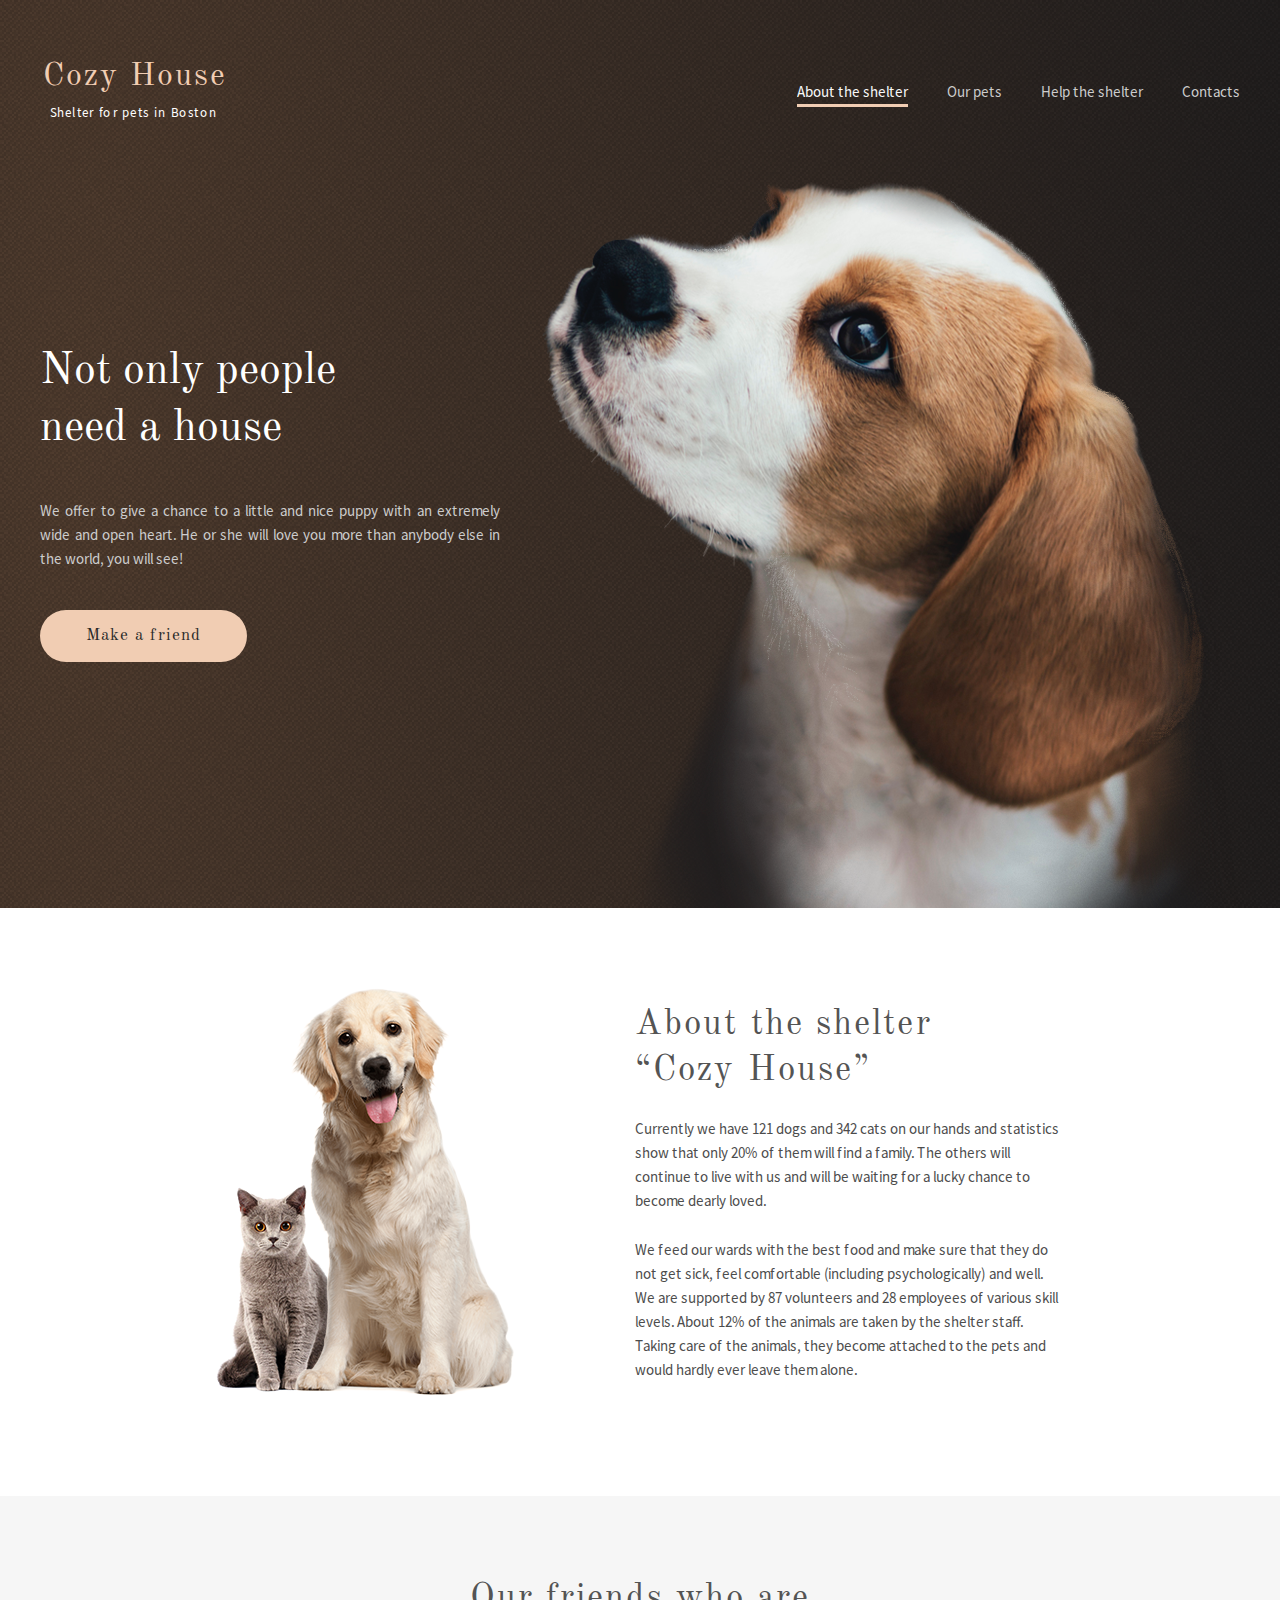
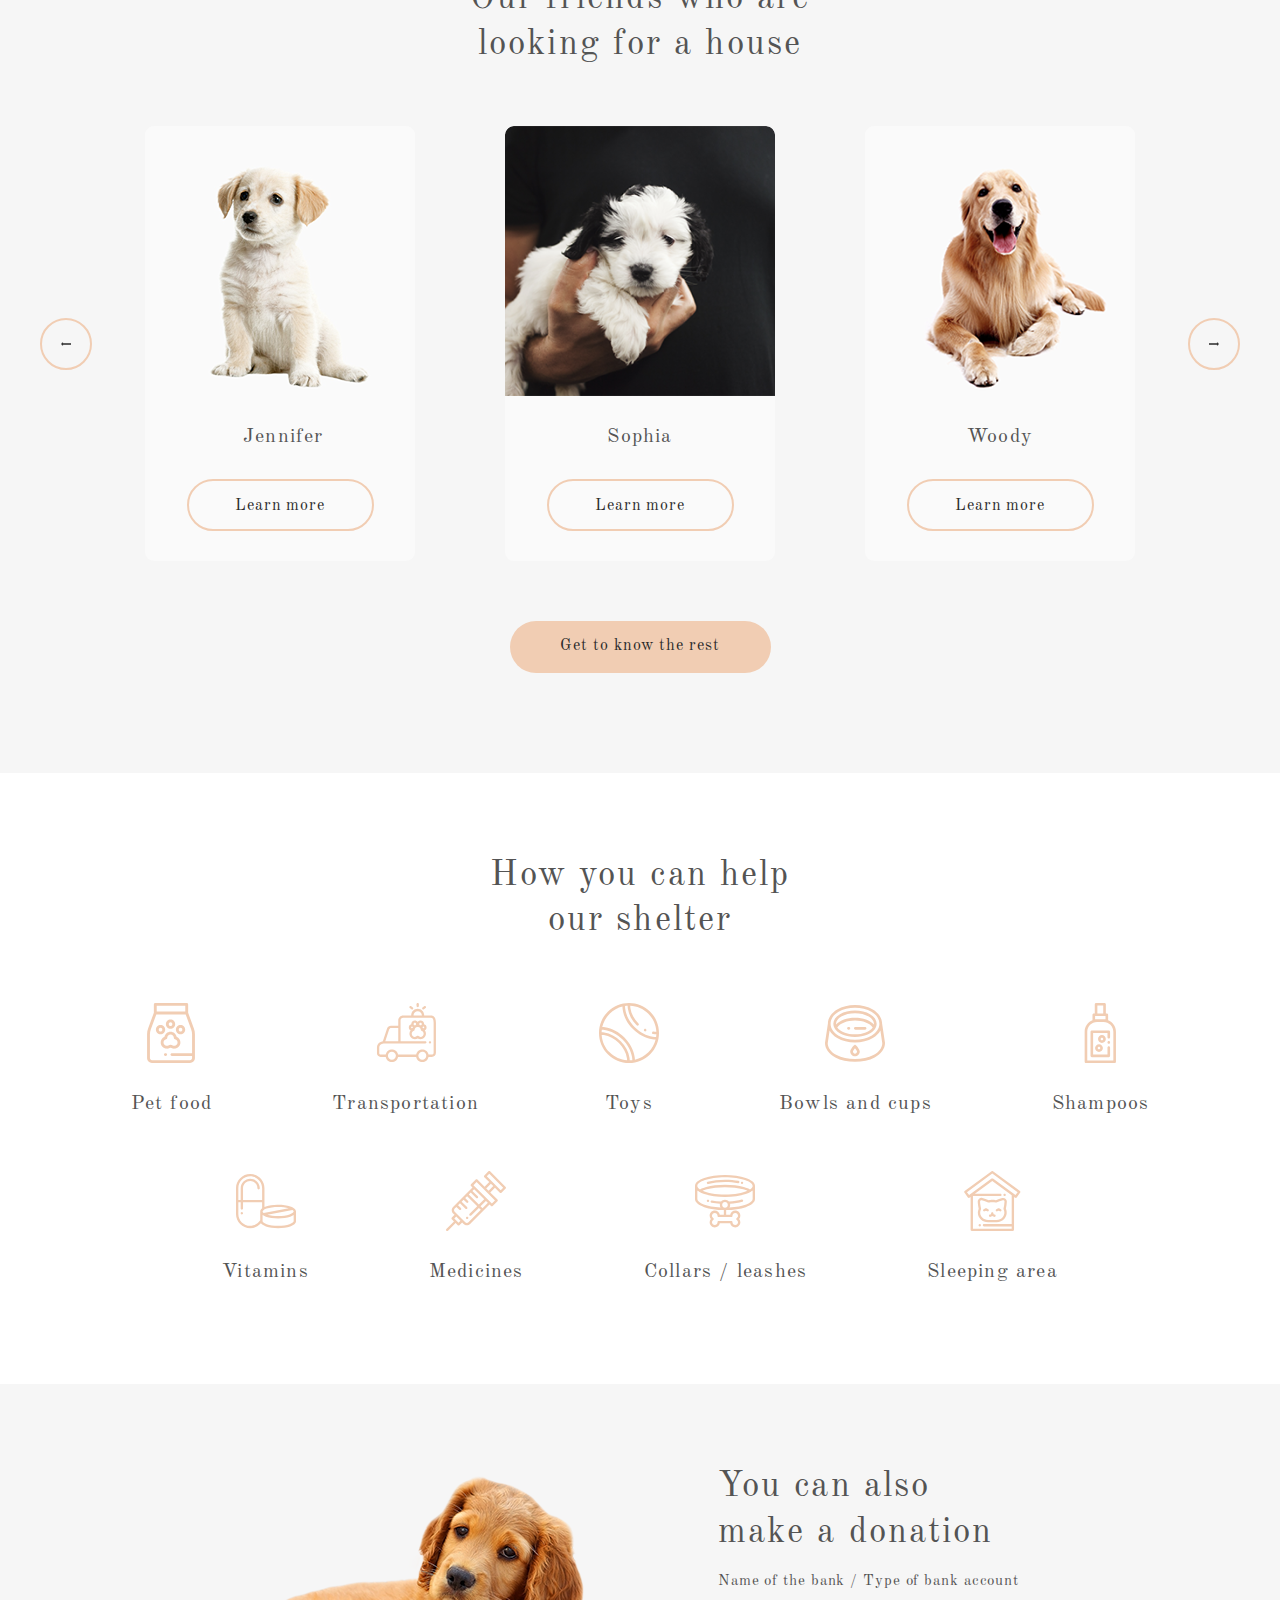
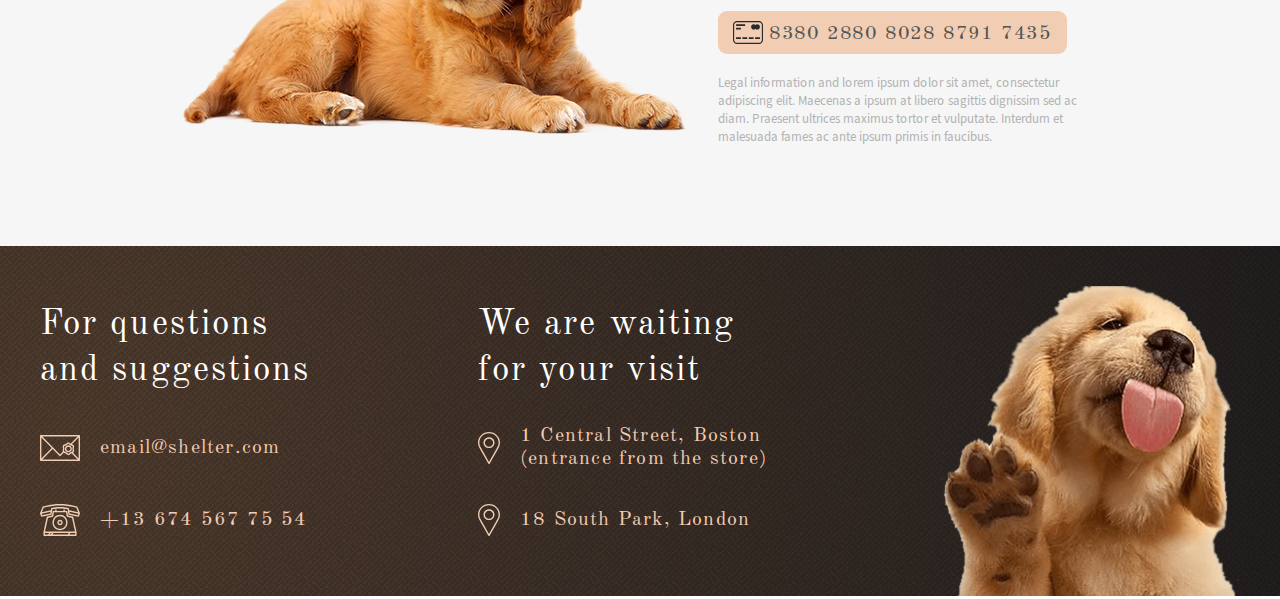
==== pages/main/index.html @ 37c92b02 "feat: add random carousel feature" ====
<!DOCTYPE html>
<html lang="en-us">
<head>
    <meta charset="UTF-8">
    <meta http-equiv="X-UA-Compatible" content="IE=edge">
    <meta name="viewport" content="width=device-width, initial-scale=1.0">
    <title>Shelter</title>
    <link rel="stylesheet" type="text/css" href="../../assets/styles/reset.css">
    <link rel="stylesheet" type="text/css" href="../../assets/styles/normalize.css">
    <link rel="stylesheet" type="text/css" href="style.css">
</head>
<body>
    <section id="start-screen" class="dark-section">
        <div class="container_centered">
            <header>
                <a id="logo" href="">
                    <h1 id="logo-title">Cozy House</h1>
                    <h2 id="logo-subtitle">Shelter for pets in Boston</h2>
                </a>
                <div class="graphic drop-button">
                    <img src="../../assets/icons/drop_button-dark.svg" class="img-drop-button" alt="menu button" width="30" height="30">
                </div>
                <a id="logo-menu" href="#start-screen">
                    <h2 id="logo-title">Cozy House</h1>
                    <h3 id="logo-subtitle">Shelter for pets in Boston</h2>
                </a>
                <nav>
                    <ul>
                        <li><a class="active-link" href="#about-screen">About the shelter</a></li>
                        <li><a href="../pets/index.html">Our pets</a></li>
                        <li><a href="#help-screen">Help the shelter</a></li>
                        <li><a href="#contacts-screen">Contacts</a></li>
                    </ul>
                </nav>
            </header>
            <div id="start-screen-content">
                <div id="not-only">
                    <h2>Not only people need a house</h2>
                    <p>We offer to give a chance to a little and nice puppy with an extremely wide and open heart.
                        He or she will love you more than anybody else in the world, you will see!</p>
                    <a id="button-make-friend" class="button button-dark" href="#pets-screen">Make a friend</a>
                </div>
                <div class="graphic">
                    <img src="../../assets/images/start-screen-puppy.png" alt="Puppy face" width="698" height="728">
                </div>
            </div>
        </div>
    </section>
    <main>
        <section id="about-screen" class="white-section">
            <div class="container_centered">
                <div id="about-content">
                    <div class="graphic">
                        <img src="../../assets/images/about-pets.png" alt="Pets" width="300" height="408">
                    </div>
                    <div id="about-content-text">
                        <h3>About the shelter “Cozy House”</h3>
                        <p>Currently we have 121 dogs and 342 cats on our hands and statistics show that only 20% of them will find a family.
                            The others will continue to live with us and will be waiting for a lucky chance to become dearly loved.</p>
                        <p>We feed our wards with the best food and make sure that they do not get sick, feel comfortable (including psychologically) and well.
                            We are supported by 87 volunteers and 28 employees of various skill levels. About 12% of the animals are taken by the shelter staff.
                            Taking care of the animals, they become attached to the pets and would hardly ever leave them alone.</p>
                    </div>
                </div>
            </div>
        </section>
        <section id="pets-screen" class="gray-section">
            <div class="container_centered">
                <h3>Our friends who are looking for a house</h3>
                <div id="slider">
                    <div id="button-left" class="button button-light button-slider-arrow">
                            <img class="arrow-image" src="../../assets/icons/arrow.png" alt="Arrow" width="14" height="6">
                    </div>
                    <div class="card left-card">
                        <div class="graphic">
                            <img alt="Pet`s image" width="270" height="270">
                        </div>
                        <p>Pet name</p>
                        <a class="button button-light button-card" href="javascript:;">Learn more</a>
                    </div>
                    <div class="card central-card">
                        <div class="graphic">
                            <img alt="Pet`s image" width="270" height="270">
                        </div>
                        <p>Pet name</p>
                        <a class="button button-light button-card" href="javascript:;">Learn more</a>
                    </div>
                    <div id="woody" class="card right-card">
                        <div class="graphic">
                            <img alt="Pet`s image" width="270" height="270">
                        </div>
                        <p>Pet name</p>
                        <a class="button button-light button-card" href="javascript:;">Learn more</a>
                    </div>
                    <div id="button-right" class="button button-light button-slider-arrow">
                        <img class="arrow-image" src="../../assets/icons/arrow.png" alt="Arrow" width="14" height="6">
                    </div>
                </div>
                <a id="button-get-know" class="button button-dark" href="../pets/index.html" target="_blank">Get to know the rest</a>
            </div>
        </section>
        <section id="help-screen" class="white-section">
            <div class="container_centered">
                <h3>How you can help our shelter</h3>
                <ul class="flex-grid-container">
                    <li class="help-card help-card-first"><div class="graphic help-icon">
                            <img src="../../assets/icons/icon-pet-food.svg" alt="Food icon" width="60" height="60">
                        </div>
                        <h4>Pet food</h4></li>
                    <li class="help-card"><div class="graphic help-icon">
                            <img src="../../assets/icons/icon-transportation.svg" alt="Transportation icon" width="60" height="60">
                        </div>
                        <h4>Transportation</h4></li>
                    <li class="help-card"><div class="graphic help-icon">
                            <img src="../../assets/icons/icon-toys.svg" alt="Toys icon" width="60" height="60">
                        </div>
                        <h4>Toys</h4></li>
                    <li class="help-card"><div class="graphic help-icon">
                            <img src="../../assets/icons/icon-bowls-and-cups.svg" alt="Bowls icon" width="60" height="60">
                        </div>
                        <h4>Bowls and cups</h4></li>
                    <li class="help-card help-card-last"><div class="graphic help-icon">
                            <img src="../../assets/icons/icon-shampoos.svg" alt="Shampoos icon" width="60" height="60">
                        </div>
                        <h4>Shampoos</h4></li>
                    <li class="help-card  help-card-first"><div class="graphic help-icon">
                            <img src="../../assets/icons/icon-vitamins.svg" alt="Vitamins icon" width="60" height="60">
                        </div>
                        <h4>Vitamins</h4></li>
                    <li class="help-card"><div class="graphic help-icon">
                            <img src="../../assets/icons/icon-medicines.svg" alt="Medicines icon" width="60" height="60">
                        </div>
                        <h4>Medicines</h4></li>
                    <li class="help-card"><div class="graphic help-icon">
                            <img src="../../assets/icons/icon-collars-leashes.svg" alt="Collars and leashes" width="60" height="60">
                        </div>
                        <h4>Collars / leashes</h4></li>
                    <li class="help-card help-card-last"><div class="graphic help-icon">
                            <img src="../../assets/icons/icon-sleeping-area.svg" alt="Sleeping area icon" width="60" height="60">
                        </div>
                        <h4>Sleeping area</h4></li>
                </ul>
            </div>
        </section>
        <section id="donate-screen" class="gray-section">
            <div class="container_centered">
                <div id="img-lying-dog" class="graphic">
                    <img src="../../assets/images/donation-dog.png" alt="Lying Dog" width="505" height="261">
                </div>
                <div id="donate-screen-content">
                    <h3>You can also make a donation</h3>
                    <h5>Name of the bank / Type of bank account</h5>
                    <a id="button-donate" class="button button-dark" href="javascript:;">
                        <div id="icon-credit-card" class="graphic">
                            <img src="../../assets/icons/credit-card.svg" alt="Credit card icon" width="30" height="23">
                        </div>
                        <h4>8380 2880 8028 8791 7435</h4></a>
                    <p>Legal information and lorem ipsum dolor sit amet, consectetur adipiscing elit.
                        Maecenas a ipsum at libero sagittis dignissim sed ac diam.
                        Praesent ultrices maximus tortor et vulputate.
                        Interdum et malesuada fames ac ante ipsum primis in faucibus.</p>
                </div>
            </div>
        </section>
    </main>
    <footer id="contacts-screen" class="dark-section">
        <div class="container_centered">
            <div class="footer-flex-grid">
                <div id="contacts" class="block-footer">
                    <h3>For questions and suggestions</h3>
                    <a id="email" class="block-footer-item" href="mailto:email@shelter.com">
                        <div class="graphic graphic-contacts">
                            <img src="../../assets/icons/icon-email.svg" alt="E-mail icon" width="40" height="32">
                        </div>
                        <h4>email@shelter.com</h4></a>
                    <a id="phone" class="block-footer-item" href="tel:+136745677554">
                        <div class="graphic graphic-contacts">
                            <img src="../../assets/icons/icon-phone.svg" alt="Phone icon" width="40" height="32">
                    </div>
                    <h4>+13 674 567 75 54</h4></a>
                </div>
                <div id="adress" class="block-footer">
                    <h3>We are waiting for your visit</h3>
                    <a id="boston" class="block-footer-item" href="https://goo.gl/maps/quNPnnwDSXRPuH5x9" target="_blank">
                        <div class="graphic graphic-location">
                            <img src="../../assets/icons/icon-marker.svg" alt="Marker icon" width="22" height="32">
                        </div>
                        <h4>1 Central Street, Boston (entrance from the store)</h4></a>
                    <a id="london" class="block-footer-item" href="https://goo.gl/maps/NoFwsD8NqHhmNLJz5" target="_blank">
                        <div class="graphic graphic-location">
                            <img src="../../assets/icons/icon-marker.svg" alt="Marker icon" width="22" height="32">
                        </div>
                        <h4>18 South Park, London </h4></a>
                </div>
            </div>
            <div id="img-puppy-bye" class="graphic">
                <img src="../../assets/images/footer-puppy.png" alt="Puppy bye" width="300" height="310">
            </div>
        </div>
    </footer>
    <script src="script.js" type="module"></script>
</body>
</html>
---- pages/main/style.css ----
/* old-standard-tt-regular - latin - analog font for 'Georgia' */
@font-face {
    font-family: 'Old Standard TT';
    font-style: normal;
    font-weight: 400;
    src: local(''),
         url('../../assets/fonts/old-standard-tt-v18-latin-regular.woff2') format('woff2'), /* Chrome 26+, Opera 23+, Firefox 39+ */
         url('../../assets/fonts/old-standard-tt-v18-latin-regular.woff') format('woff'); /* Chrome 6+, Firefox 3.6+, IE 9+, Safari 5.1+ */
}

/* source-sans-pro-regular - latin - analog font for 'Arial' */
@font-face {
    font-family: 'Source Sans Pro';
    font-style: normal;
    font-weight: 400;
    src: local(''),
         url('../../assets/fonts/source-sans-pro-v21-latin-regular.woff2') format('woff2'), /* Chrome 26+, Opera 23+, Firefox 39+ */
         url('../../assets/fonts/source-sans-pro-v21-latin-regular.woff') format('woff'); /* Chrome 6+, Firefox 3.6+, IE 9+, Safari 5.1+ */
}

/* source-sans-pro-italic - latin */
@font-face {
    font-family: 'Source Sans Pro';
    font-style: italic;
    font-weight: 400;
    src: local(''),
         url('../../assets/fonts/source-sans-pro-v21-latin-italic.woff2') format('woff2'), /* Chrome 26+, Opera 23+, Firefox 39+ */
         url('../../assets/fonts/source-sans-pro-v21-latin-italic.woff') format('woff'); /* Chrome 6+, Firefox 3.6+, IE 9+, Safari 5.1+ */
}

/* border-box model for all elements */

html {
    box-sizing: border-box;
}

*, *::before, *::after {
    box-sizing: inherit;
}

body {
    width: 100%;
    display: flex;
    flex-direction: column;
}

.container_centered {
    width: 1280px;
    margin: 0 auto;
}

section, footer {
    min-width: 1280px;
}
.dark-section {
    background: url("../../assets/images/gradient-noise.png"), radial-gradient(110.67% 538.64% at 5.73% 50%, #513D2F 0%, #1A1A1C 100%, #211F20);
}

.white-section {
    background: #FFFFFF;
}

.gray-section {
    background: #F6F6F6;
}

img {
    width: 100%;
    height: auto;
    padding: 0;
    margin: 0;
}

#start-screen {
    height: 908px;
}

header {
    width: 1200px;
    height: 60px;
    margin: 60px 40px;
    display: flex;
    align-items: center;
    justify-content: space-between;
}

#logo, #logo-menu {
    width: 184px;
    height: 60px;
}

#logo-menu {
    visibility: hidden;
    position: fixed;
    top: 30px;
    right: -184px;
    z-index: 10;
    transition: all 0.5s ease-out;
}

h1, #logo-menu h2 {
    width: 190px;
    height: 35px;
    margin: 0;
    font-family: 'Old Standard TT', serif;
    font-size: 32px;
    line-height: 110%;
    letter-spacing: 0.06em;
    color: #F1CDB3;
    display: block;
}

h2 {
    font-family: 'Old Standard TT', serif;
    font-size: 44px;
    line-height: 130%;
}

h3 {
    font-family: 'Old Standard TT', serif;
    font-size: 35px;
    line-height: 130%;
    letter-spacing: 0.06em;
}

h4 {
    font-family: 'Old Standard TT', serif;
    font-size: 20px;
    line-height: 115%;
    letter-spacing: 0.06em;
}

.button {
    transition-duration: 0.4s;
}

.button:hover {
    cursor: pointer;
}

.button-dark {
    background: #F1CDB3;
}

.button-dark:hover {
    background: #FDDCC4;
}

.button-light:hover {
    background: #FDDCC4;
    border-color: #00000000;
}

#logo h2, #logo-menu h3 {
    width: 179px;
    height: 15px;
    font-family: 'Source Sans Pro', sans-serif;
    font-size: 13px;
    line-height: 15px;
    letter-spacing: 0.1em;
    color: #FFFFFF;
    display: block;
    margin: 10px 0 0 4px;
}

.drop-button {
    width: 30px;
    height: 30px;
    display: none;
    z-index: 10;
}

nav {
    width: 443px;
    height: 27px;
    padding: 0;
    align-items: center;
}

ul {
    padding: 0;
    margin: 0;
    list-style-type: none;
    overflow: hidden;
    display: flex;
    justify-content: space-between;
    align-items: center;
}

header li {
    display: flex;
    align-items: center;
}

header a {
    text-decoration: none;
    text-align: center;
    display: block;
    font-family: 'Source Sans Pro', sans-serif;
    font-size: 15px;
    line-height: 160%;
    color: #CDCDCD;
}

nav a:hover {
    color: #FAFAFA;
}

nav a:active {
    padding-top: 3px;
    border-bottom: 3px solid #F1CDB3;
}

.active-link {
    padding-top: 3px;
    border-bottom: 3px solid #F1CDB3;
    color: #FAFAFA;
}

#start-screen-content {
    width: 1200px;
    height: 728px;
    margin: 0 40px;
    display: flex;
    justify-content: space-between;
}

#start-screen-content .graphic {
    width: 698px;
    height: 728px;
}

#not-only {
    width: 460px;
    min-height: 322px;
    margin-top: 163px;
}

#not-only h2 {
    width: 310px;
    height: 114px;
    color: #FFFFFF;
}

#not-only p {
    width: 460px;
    height: 72px;
    margin-top: 42px;
    font-family: 'Source Sans Pro', sans-serif;
    font-size: 15px;
    line-height: 160%;
    text-align: justify;
    color: #CDCDCD;
}

#button-make-friend {
    width: 207px;
    height: 52px;
    display: block;
    margin-top: 39px;
    border-radius: 100px;
    padding: 15px 45px;
    font-family: 'Old Standard TT', serif;
    font-size: 17px;
    line-height: 130%;
    letter-spacing: 0.06em;
    text-align: center;
    color: #292929;
    text-decoration: none;
}

#about-screen {
    min-height: 588px;
}

#about-screen .container_centered {
    padding: 80px 40px 100px 40px;
}

#about-content {
    width: 1200px;
    height: 408px;
    margin: 0;
    display: flex;
    justify-content: center;
    align-items: center;
}

#about-content .graphic {
    width: 300px;
    height: 408px;
}

#about-content-text {
    width: 430px;
    height: 380px;
    margin: 0 0 0 120px;
}

#about-content-text h3{
    width: 370px;
    height: 90px;
    color: #545454;
}

#about-content-text p{
    margin-top: 25px;
    font-family: 'Source Sans Pro', sans-serif;
    font-size: 15px;
    line-height: 160%;
    color: #4C4C4C;
}

#pets-screen {
    min-height: 877px;
}

#pets-screen .container_centered {
    padding: 80px 40px 100px 40px;
    display: flex;
    flex-direction: column;
    align-items: center;
}
#pets-screen h3{
    width: 400px;
    height: 90px;
    text-align: center;
    color: #545454;
}

#slider {
    width: 100%;
    height: 435px;
    margin: 60px 0;
    display: flex;
    justify-content: space-between;
    align-items: center;
}

.button-slider-arrow {
    display: flex;
    flex-direction: column;
    align-items: center;
    padding: 22px 19px;
    width: 52px;
    height: 52px;
    background-color: #F6F6F6;
    border: 2px solid #F1CDB3;
    border-radius: 100px;
}

#button-right {
    transform: rotate(180deg);
}

.card {
    width: 270px;
    height: 435px;
    margin: 0 53px;
    background: #FAFAFA;
    border-radius: 9px;
}

.card:hover {
    background: #FFFFFF;
    cursor: pointer;
}

.card:hover .button-light {
    background: #FDDCC4;
    border-color: #00000000;
}

.central-card {
    margin: 0 37px;
}

.card p {
    width: 74px;
    height: 23px;
    margin: 30px auto;
    font-family: 'Old Standard TT', serif;
    font-size: 20px;
    line-height: 23px;
    text-align: center;
    letter-spacing: 0.06em;
    color: #545454;
}

.button-card {
    display: flex;
    flex-direction: column;
    align-items: center;
    padding: 15px 35px;
    margin: 0 auto;
    width: 187px;
    height: 52px;
    border: 2px solid #F1CDB3;
    border-radius: 100px;
    font-family: 'Old Standard TT', serif;
    font-size: 16px;
    line-height: 130%;
    letter-spacing: 0.06em;
    color: #292929;
    text-decoration: none;
}

.card img {
    border-radius: 9px 9px 0px 0px;
    display: block;
}

#button-get-know {
    width: 261px;
    height: 52px;
    display: block;
    border-radius: 100px;
    padding: 15px 45px;
    font-family: 'Old Standard TT', serif;
    font-size: 16px;
    line-height: 130%;
    letter-spacing: 0.06em;
    text-align: center;
    color: #292929;
    text-decoration: none;
}



#help-screen {
    min-height: 611px;
}

#help-screen .container_centered {
    padding: 80px 40px 100px 40px;
    display: flex;
    flex-direction: column;
    align-items: center;
}

#help-screen h3 {
    width: 308px;
    height: 90px;
    margin-bottom: 60px;
    display: flex;
    align-items: center;
    text-align: center;
    color: #545454;
}

.help-card {
    height: 113px;
    margin: 0 60px;
    display: flex;
    flex-direction: column;
    align-items: center;
    text-align: center;
    font-size: 30px;
    justify-content: space-between;
}

.help-icon {
    width: 60px;
    height: 60px;
}

.help-card-first {
    margin: 0 60px 0 0;
}

.help-card-last {
    margin: 0 0 0 60px;
}

.flex-grid-container {
    width: 1026px;
    min-height: 281px;
    padding: 0;
    margin: 0;
    display: flex;
    justify-content: center;
    align-items: center;
    flex-wrap: wrap;
    align-content: space-between;
}

.flex-grid-container h4 {
    height: 23px;
    display: flex;
    align-items: center;
    text-align: center;
    color: #545454;
}

#donate-screen {
    min-height: 462px;
}

#donate-screen .container_centered {
    background: #F6F6F6;
    padding: 80px 182px 100px 183px;
    display: flex;
    justify-content: space-between;
    align-items: center;
}

#donate-screen-content {
    width: 380px;
    height: 282px;
}

#img-lying-dog {
    width: 505px;
    height: 261px;
}

#icon-credit-card {
    width: 30px;
    height: 23px;
}

#donate-screen-content h3 {
    width: 300px;
    height: 90px;
    color: #545454;
}

#donate-screen-content h5 {
    width: 307px;
    height: 17px;
    margin: 20px 0;
    font-family: 'Old Standard TT', serif;
    font-size: 15px;
    line-height: 110%;
    letter-spacing: 0.06em;
    color: #545454;
}

#button-donate {
    display: flex;
    flex-direction: row;
    align-items: center;
    justify-content: space-between;
    padding: 10px 15px;
    width: 349px;
    height: 43px;
    border-radius: 9px;
    text-decoration: none;
}

#button-donate h4 {
    height: 19px;
    letter-spacing: 0.04em;
    color: #545454;
}

#donate-screen-content p {
    width: 380px;
    height: 72px;
    margin-top: 20px;
    font-family: 'Source Sans Pro', sans-serif;
    font-size: 13px;
    line-height: 18px;
    color: #B2B2B2;
    overflow: hidden;
}

footer {
    min-height: 350px;
}

footer .container_centered {
    padding: 40px 40px 0 40px;
    display: flex;
    justify-content: space-between;
}

.footer-flex-grid {
    width: 740px;
    display: flex;
    justify-content: space-between;
}

.block-footer {
    height: 234px;
    margin-top: 16px;
    display: flex;
    flex-direction: column;
    justify-content: space-between;
}

.block-footer a {
    text-decoration: none;
}

#contacts {
    width: 278px;
}

.graphic-contacts {
    width: 40px;
    height: 32px;
}

#adress {
    width: 302px;
}

.graphic-location, .graphic-location img {
    width: 22px;
    height: 32px;
    display: inline-block;
}

.block-footer h3 {
    height: 90px;
    color: #FFFFFF;
}

.block-footer h4 {
    margin-left: 20px;
    color: #F1CDB3;
}

.block-footer-item {
    height: 32px;
    display: flex;
    align-items: center;
}

#adress h3 {
    width: 270px;
}

#boston {
    height: 46px;
}

#img-puppy-bye {
    width: 300px;
    height: 310px;
}

/* --- RESPONSIVE LAYOUTS --- */

@media (min-width: 768px) and (max-width: 1279px) {

    .container_centered {
        width: 100%;
        height: 100%;
        margin: 0 auto;
    }

    section, footer {
        min-width: 768px;
    }

    header {
        width: 100%;
        height: 150px;
        margin: 0;
        padding: 30px 30px 60px 30px;
    }

    #start-screen {
        height: 1165px;
    }

    #start-screen-content {
        width: 100%;
        height: 1015px;
        margin: 0;
        display: flex;
        justify-content: space-between;
        flex-direction: column;
        align-items: center;
    }

    #not-only {
        width: 460px;
        min-height: 322px;
        margin: 0;
        display: flex;
        flex-direction: column;
        justify-content: space-between;
    }

    #not-only p {
        margin: 0 auto;
    }

    #button-make-friend {
        align-self: center;
        margin: 0;
    }

    #start-screen-content .graphic {
        width: 569px;
        height: 593px;
        margin-right: calc(30vw*100/768);
        align-self: flex-end;
    }

    #about-screen {
        min-height: 1048px;
    }

    #about-content {
        width: 100%;
        height: inherit;
        margin: 0;
        display: flex;
        justify-content: center;
        align-items: center;
        flex-direction: column-reverse;
    }

    #about-content-text {
        margin: 0;
    }

    #about-content .graphic {
        width: calc(300vw*100/768);
        height: calc(408vw*100/768);
        margin-top: 80px;
    }

    #pets-screen .container_centered {
        padding: calc(80vw*100/768) calc(30vw*100/768) calc(100vw*100/768) calc(30vw*100/768);
    }

    #slider {
        justify-content: center;
    }

    .central-card {
        margin: 0;
        display: none;
    }

    .card {
        margin: 0;
    }

    .left-card {
        margin: 0 calc(20vw*100/768) 0 calc(12vw*100/768);
    }

    .right-card {
        margin: 0 calc(12vw*100/768) 0 calc(20vw*100/768);
    }

    #help-screen .container_centered {
        padding: calc(80vw*100/768) calc(70vw*100/768) calc(100vw*100/768) calc(70vw*100/768);
    }

    .help-icon {
        width: calc(60vw*100/768);
        height: calc(60vw*100/768);
    }

    .help-card {
        width: calc(170vw*100/768);
        height: calc(113vw*100/768);
        margin: 0;
    }

    .flex-grid-container {
        width: 100%;
        min-height: calc(450vw*100/768);
        justify-content: space-between;
    }

    #help-screen h3 {
        width: calc(308vw*100/768);
        height: calc(90vw*100/768);
        font-size: calc(35vw*100/768);
    }

    .flex-grid-container h4 {
        height: calc(23vw*100/768);
        font-size: calc(20vw*100/768);
    }

    #donate-screen {
        height: calc(783vw*100/768);
        max-height: calc(261vw*100/768 + 342px + 180px); /*image + text + padding*/
    }

    #donate-screen .container_centered {
        flex-direction: column-reverse;
        justify-content: flex-end;
        height: 100%;
        padding: 80px 132px 100px 132px;
    }

    #img-lying-dog {
        width: calc(505vw*100/768);
        height: calc(261vw*100/768);
        margin-top: 60px;
    }

    footer {
        height: calc(30vw*100/768 + 234px + 65px + 310vw*100/768 ); /*padding + text content + margin + image*/
        max-height: 700px;
    }

    footer .container_centered {
        padding: 30px calc(64vw*100/768) 0 calc(64vw*100/768);
        flex-direction: column;
        align-items: center;
    }

    .footer-flex-grid {
        width: calc(640vw*100/768);
    }

    .block-footer {
        margin: 0;
    }

    #adress {
        width: 290px;
    }

    #img-puppy-bye {
        width: calc(300vw*100/768);
        height: calc(310vw*100/768);
        max-width: 351px;
        max-height: 363px;
        margin-top: 65px;
    }
}

@media (max-width: 767px) {

    body.opened-menu {
        overflow-y: hidden;
    }

    .container_centered {
        width: 100%;
        height: 100%;
        margin: 0 auto;
    }

    h3 {
        font-size: calc(25vw*100/320);
    }

    #logo-menu.opened-menu {
        visibility: visible;
        right: 126px;
    }

    nav {
        width: 320px;
        height: 100%;
        display: flex;
        justify-content: center;
        align-items: center;
        background-color: #292929;
        position: fixed;
        top:0;
        right: -320px;
        transition: all 0.5s ease-out;
        visibility: hidden;
        z-index: 9;
    }

    nav.opened-menu {
        visibility:visible;
        right: 0;
    }

    nav::before {
        content: '';
        width: calc(100vw - 320px);
        height: 100%;
        position: fixed;
        top:0;
        left:0;
        background: rgba(41, 41, 41, 0);
        transition: all 0.5s ease-in;
    }

    nav.opened-menu::before {
        background: rgba(41, 41, 41, 0.6);
    }

    nav ul {
        flex-direction: column;
        width: 243px;
        height: 327px;
    }

    header a {
        font-size: 32px;
        line-height: 160%;
    }

    .drop-button {
        display: block;
        transition-duration: 0.5s;
    }

    .drop-button.opened-menu {
        transform: rotate(90deg);
    }

    section, footer {
        min-width: 320px;
    }

    header {
        width: 100%;
        height: 150px;
        margin: 0;
        padding: 30px 53px 60px 10px;
    }

    #start-screen {
        height: auto;
    }

    #start-screen-content {
        width: 100%;
        height: auto;
        margin: 0;
        display: flex;
        justify-content: space-between;
        flex-direction: column;
        align-items: center;
    }

    #not-only {
        width: calc(300vw*100/320);
        max-width: calc(365vw*100/320);
        min-height: 296px;
        margin: 0;
        display: flex;
        flex-direction: column;
        justify-content: space-between;
        align-items: center;
    }

    #not-only h2 {
        width: calc(207vw*100/320);
        height:auto;
        text-align: center;
        font-size: calc(25vw*100/320);
    }

    #not-only p {
        margin: 42px auto;
        width: 100%;
        height:auto;
        text-align: center;
        font-size: calc(15vw*100/320);
    }


    #button-make-friend {
        align-self: center;
        margin: 0;
    }

    #start-screen-content .graphic {
        width: calc(260vw*100/320);
        height: calc(271vw*100/320);
        margin: 105px calc(10vw*100/320) 0 0;
        align-self: flex-end;
    }

    #about-screen {
        min-height: 950px;
    }

    #about-screen .container_centered {
        padding: calc(42vw*100/320) calc(10vw*100/320);
    }

    #about-content {
        width: auto;
        height: auto;
        margin: 0;
        display: flex;
        justify-content: center;
        align-items: center;
        flex-direction: column-reverse;
    }

    #about-content-text {
        width: auto;
        height: auto;
        margin: 0;
        display: flex;
        flex-direction: column;
        align-items: center;
    }

    #about-content-text h3 {
        width: 75%;
        height: calc(64vw*100/320);
        text-align: center;
        margin-bottom: calc(3vw*100/320);
    }

    #about-content-text p {
        text-align: justify;
        width: calc(270vw*100/320);
        margin-top: calc(22vw*100/320);
        font-size: calc(15vw*100/320);
    }

    #about-content .graphic {
        width: calc(260vw*100/320);
        height: calc(353.6vw*100/320);
        margin-top: calc(42vw*100/320);
    }

    #pets-screen {
        min-height: 791px;
    }

    #pets-screen .container_centered {
        padding: calc(42vw*100/320) calc(10vw*100/320);
    }

    #pets-screen h3 {
        width: calc(300vw*100/320);
        height: calc(64vw*100/320);
    }

    #slider {
        display: block;
        width: 270px;
        height: 507px;
        margin: 42px 0;
        position: relative;
    }

    .central-card {
        display: none;
    }

    .card {
        margin: auto;
    }

    .right-card {
        display: none;
    }

    #button-left {
        position: absolute;
        top: 455px;
        left: 43px;
    }

    #button-right {
        position: absolute;
        top: 455px;
        right: 43px;
    }

    #help-screen {
        min-height: 745px;
    }

    #help-screen .container_centered {
        padding: calc(42vw*100/320) calc(15vw*100/320);
    }

    .help-icon {
        width: calc(50vw*100/320);
        height: calc(50vw*100/320);
    }

    .help-card {
        width: calc(130vw*100/320);
        height: calc(87vw*100/320);
        margin: 0;
    }

    .flex-grid-container {
        width: 100%;
        min-height: calc(555vw*100/320);
        justify-content: space-between;
    }

    #help-screen h3 {
        width: calc(220vw*100/320);
        height: calc(64vw*100/320);
        margin-bottom: 42px;
    }

    .flex-grid-container h4 {
        height: calc(17vw*100/320);
        font-size: calc(15vw*100/320);
    }

    #donate-screen {
        min-height: 542.2px;
    }

    #donate-screen .container_centered {
        flex-direction: column-reverse;
        justify-content: flex-end;
        height: 100%;
        padding: calc(42vw*100/320) calc(10vw*100/320);
    }

    #donate-screen-content {
        width: 100%;
        height: 100%;
        display: flex;
        flex-direction: column;
        align-items: center;
    }

    #donate-screen-content h3 {
        width: 70%;
        height: calc(64vw*100/320);
        text-align: center;
    }

    #donate-screen-content h5 {
        width: calc(273vw*100/320);
        height: calc(24vw*100/320);
        font-size: calc(15vw*100/320);
        text-align: center;
        line-height: 160%;
        letter-spacing: 0;
    }

    #donate-screen-content p {
        width: calc(280vw*100/320);
        height: calc(90vw*100/320);
        font-size: calc(12vw*100/320);
        line-height: calc(18vw*100/320);
        margin-top: 20px;
        text-align: justify;
    }

    #button-donate {
        width: calc(281vw*100/320);
        height: calc(43vw*100/320);
        padding: calc(10vw*100/320) calc(15vw*100/320);
        border-radius: calc(9vw*100/320);
    }

    #button-donate h4 {
        height: calc(15vw*100/320);
        font-size: calc(15vw*100/320);
        letter-spacing: 0.06em;
    }

    #button-donate .graphic {
        width: calc(30vw*100/320);
        height: calc(23vw*100/320);
    }

    #img-lying-dog {
        width: calc(260vw*100/320);
        height: calc(135.2vw*100/320);
        margin-top: 42px;
    }

    footer {
        min-height: 809px;
    }

    footer .container_centered {
        padding: calc(30vw*100/320) calc(10vw*100/320) 0 calc(10vw*100/320);
        flex-direction: column;
        align-items: center;
    }

    .footer-flex-grid {
        width: calc(300vw*100/320);
        flex-direction: column;
        align-items: center;
    }

    .block-footer {
        height: auto;
        margin: 0;
        align-items: center;
    }

    .block-footer h3 {
        height: auto;
        text-align: center;
    }

    .block-footer h4 {
        font-size: calc(20vw*100/320);
        margin-left: calc(19.87vw*100/320);
    }

    .block-footer-item {
        width: 100%;
        margin-top: 40px;
        justify-content: center;
    }

    #contacts {
        width: calc(278vw*100/320);
        min-height: calc(64vw*100/320 + 40vw*100/320 + 32vw*100/320 + 40vw*100/320); /*h3 + margin + h4 + margin + h4*/
    }

    .graphic-contacts {
        width: calc(40vw*100/320);
        height: calc(32vw*100/320);
    }

    #adress {
        width: calc(290vw*100/320);
        min-height: calc(64vw*100/320 + 40vw*100/320 + 46vw*100/320 + 32vw*100/320); /*h3 + margin + h4 + margin + h4*/
        margin-top: calc(40vw*100/320);
    }

    #adress h3 {
        width: calc(270vw*100/320);
        height: calc(64vw*100/320);
    }

    #adress .block-footer-item {
        justify-content: flex-start;
    }

    .graphic-location, .graphic-location img {
        width: calc(22vw*100/320);
        height: calc(32vw*100/320);
    }

    #img-puppy-bye {
        width: calc(260vw*100/320);
        height: calc(269vw*100/320);
        max-width: 345px;
        max-height: 356px;
        margin-top: calc(40vw*100/320);
    }
}

@media (max-width: 319px) {

    #about-screen {
        min-height: calc(950vw*100/320);
    }

    #pets-screen {
        min-height: calc(791vw*100/320);
    }

    #help-screen {
        min-height: calc(745vw*100/320);
    }

    #donate-screen {
        min-height: calc(542.2vw*100/320);
    }

    #about-content-text h3, #pets-screen h3, #donate-screen-content h3 {
        height: auto;
    }

    footer {
        min-height: calc(809vw*100/320);
    }

    #pets-screen h3 {
        width: 300px;
        height: 64px;
        font-size: 25px;
    }

    .block-footer-item {
        margin-top: calc(40vw*100/320);
    }
}
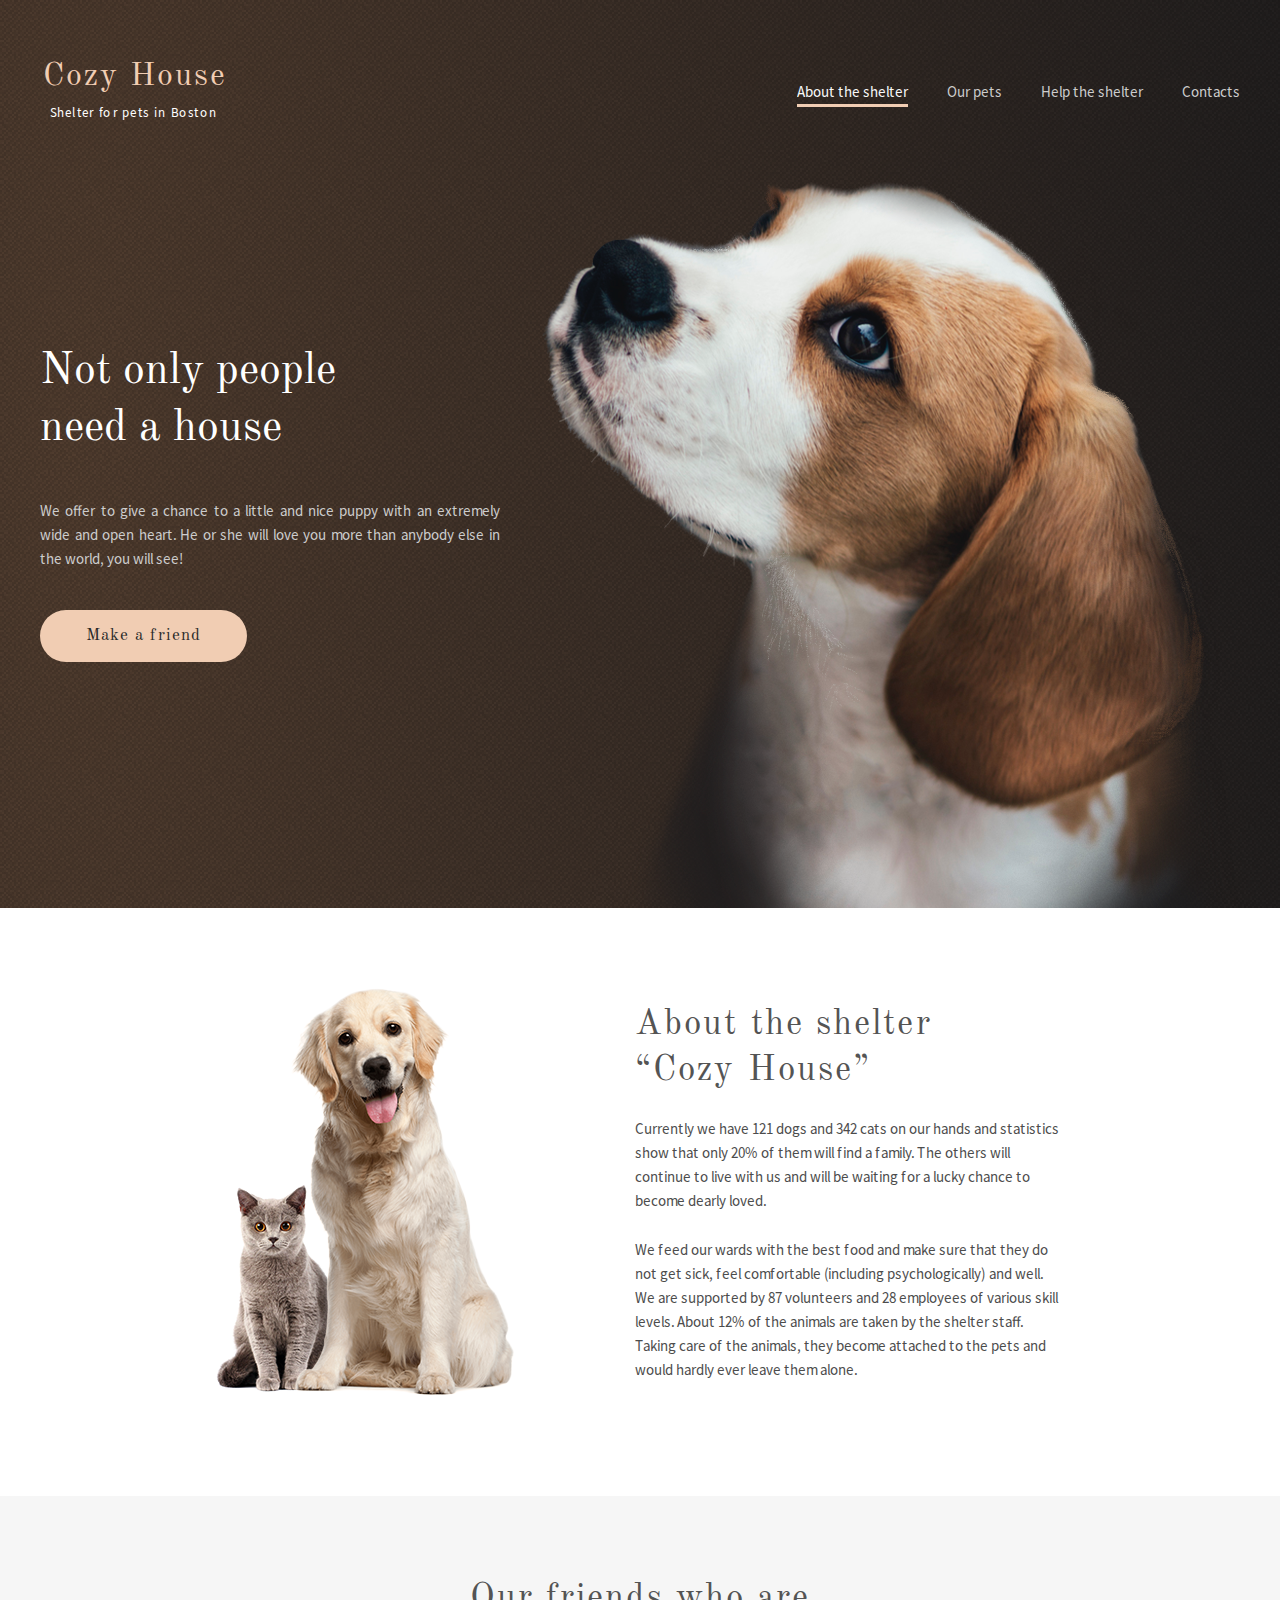
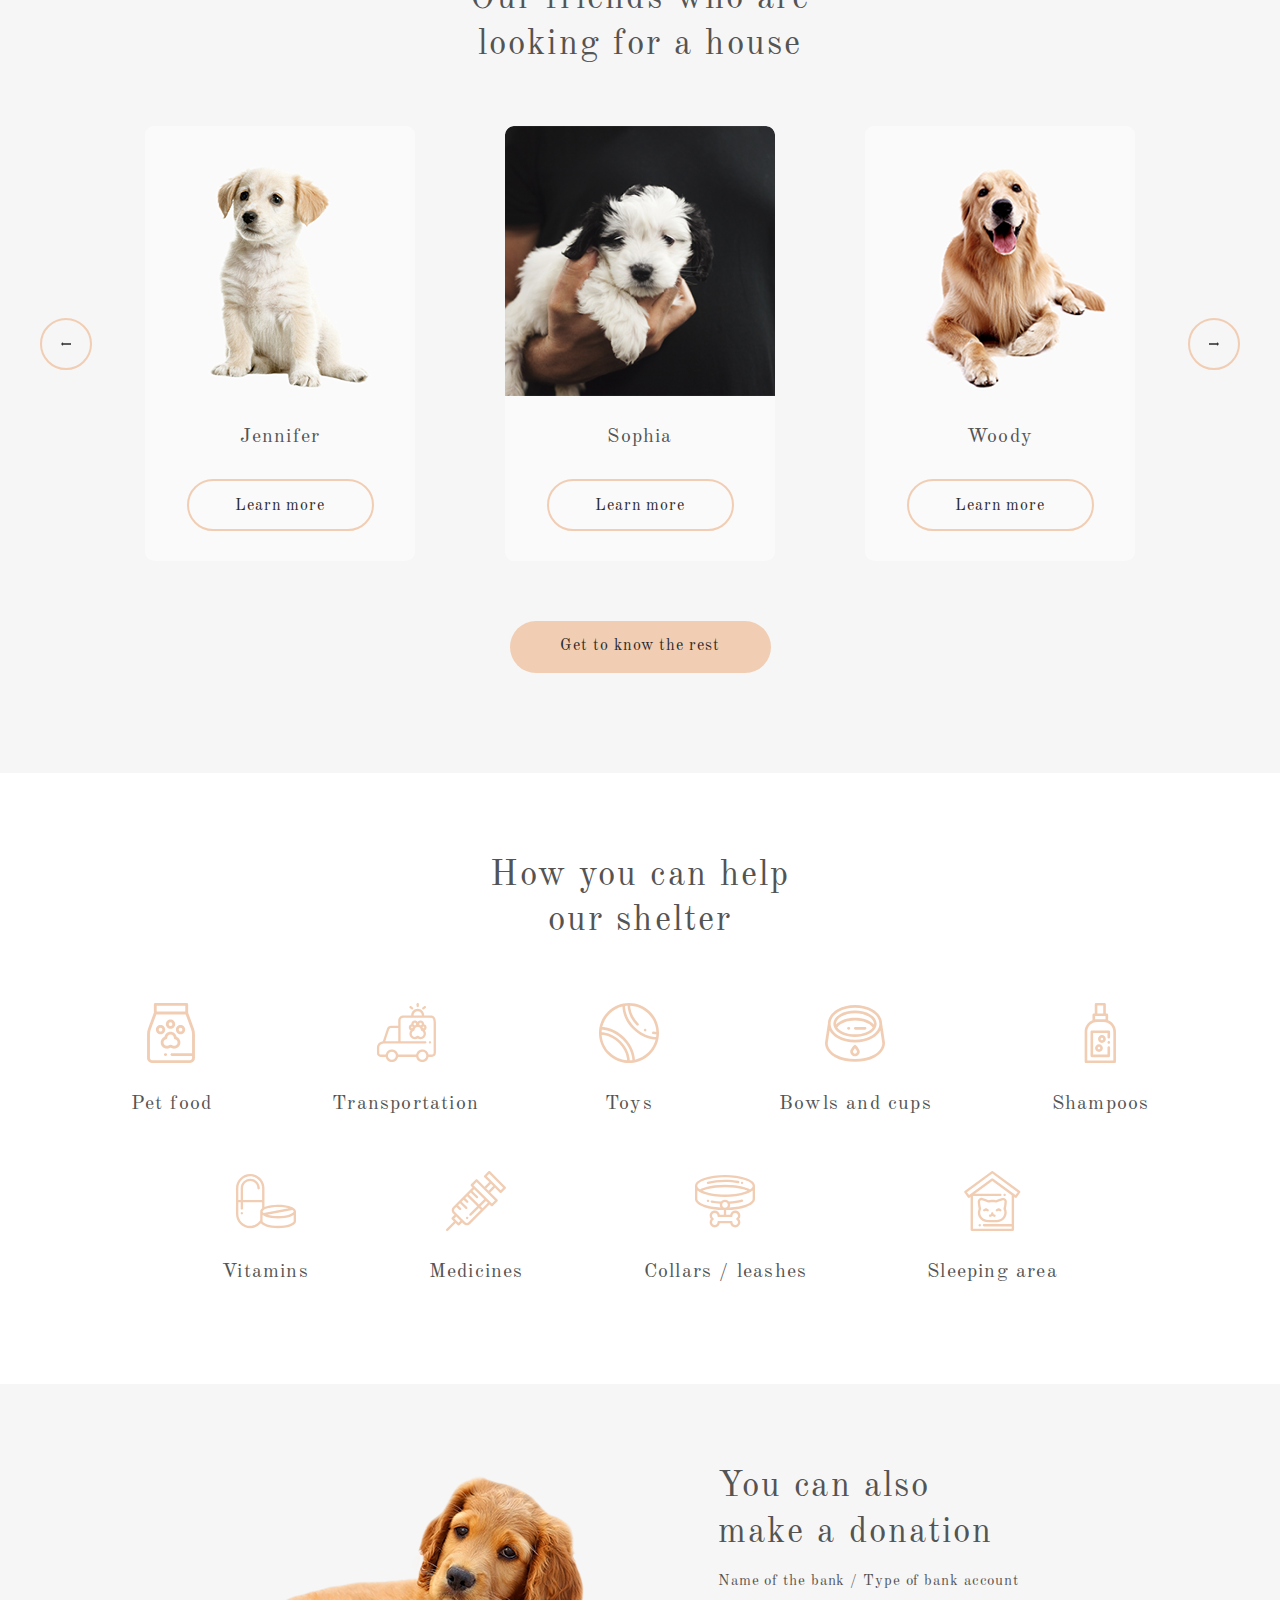
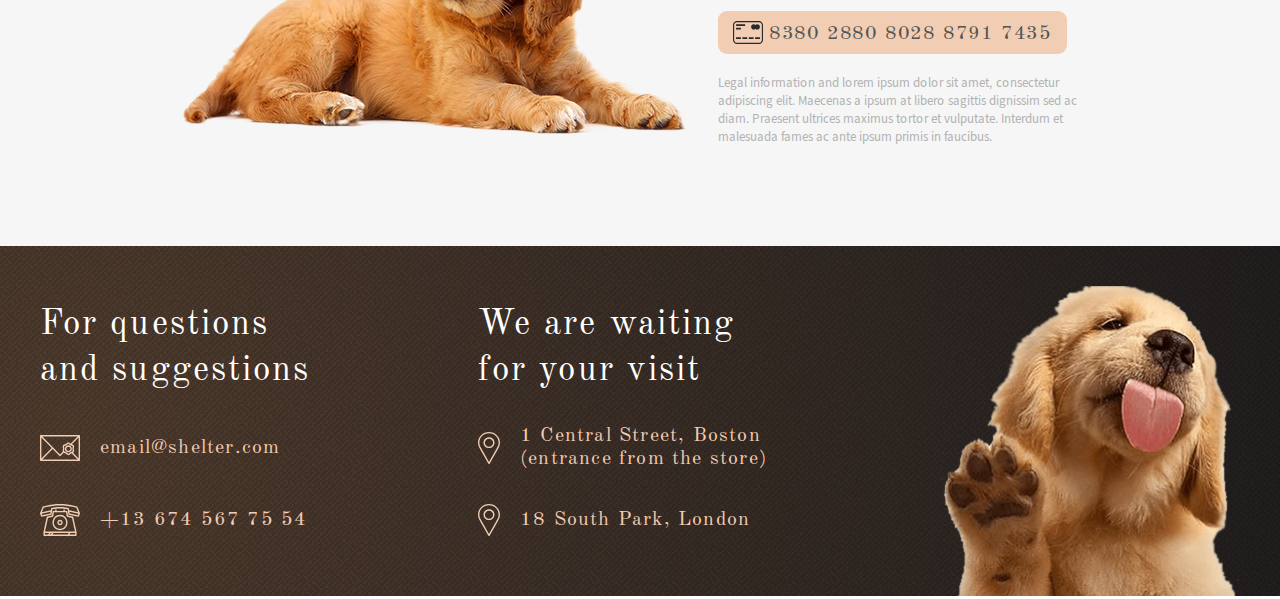
==== commit 06de11a6: "feat: add burger menu and popup window features for pets page" ====
--- a/pages/main/index.html
+++ b/pages/main/index.html
@@ -71,26 +71,26 @@
                     <div id="button-left" class="button button-light button-slider-arrow">
                             <img class="arrow-image" src="../../assets/icons/arrow.png" alt="Arrow" width="14" height="6">
                     </div>
-                    <div class="card left-card">
+                    <div class="card left-card open-popup">
                         <div class="graphic">
-                            <img alt="Pet`s image" width="270" height="270">
-                        </div>
-                        <p>Pet name</p>
-                        <a class="button button-light button-card" href="javascript:;">Learn more</a>
-                    </div>
-                    <div class="card central-card">
+                            <img class="open-popup" alt="Pet`s image" width="270" height="270">
+                        </div>
+                        <p class="open-popup">Pet name</p>
+                        <div class="button button-light button-card open-popup">Learn more</div>
+                    </div>
+                    <div class="card central-card open-popup">
                         <div class="graphic">
-                            <img alt="Pet`s image" width="270" height="270">
-                        </div>
-                        <p>Pet name</p>
-                        <a class="button button-light button-card" href="javascript:;">Learn more</a>
-                    </div>
-                    <div id="woody" class="card right-card">
+                            <img class="open-popup" alt="Pet`s image" width="270" height="270">
+                        </div>
+                        <p class="open-popup">Pet name</p>
+                        <div class="button button-light button-card open-popup">Learn more</div>
+                    </div>
+                    <div class="card right-card open-popup">
                         <div class="graphic">
-                            <img alt="Pet`s image" width="270" height="270">
-                        </div>
-                        <p>Pet name</p>
-                        <a class="button button-light button-card" href="javascript:;">Learn more</a>
+                            <img class="open-popup" alt="Pet`s image" width="270" height="270">
+                        </div>
+                        <p class="open-popup">Pet name</p>
+                        <div class="button button-light button-card open-popup">Learn more</div>
                     </div>
                     <div id="button-right" class="button button-light button-slider-arrow">
                         <img class="arrow-image" src="../../assets/icons/arrow.png" alt="Arrow" width="14" height="6">
--- a/pages/main/style.css
+++ b/pages/main/style.css
@@ -42,6 +42,10 @@
     width: 100%;
     display: flex;
     flex-direction: column;
+}
+
+body.opened-popup {
+    overflow-y: hidden;
 }
 
 .container_centered {
@@ -165,7 +169,7 @@
 
 .drop-button {
     width: 30px;
-    height: 30px;
+    height: 22px;
     display: none;
     z-index: 10;
 }
@@ -376,7 +380,6 @@
 }
 
 .card p {
-    width: 74px;
     height: 23px;
     margin: 30px auto;
     font-family: 'Old Standard TT', serif;
@@ -425,7 +428,109 @@
     text-decoration: none;
 }
 
-
+.popup-window {
+    position: fixed;
+    top: 0;
+    left: 0;
+    width: 100vw;
+    height: 100vh;
+    background: rgba(41, 41, 41, 0.6);
+    z-index: 8;
+    display: flex;
+    justify-content: center;
+    align-items: center;
+}
+
+.popup-window:hover {
+    cursor: pointer;
+}
+
+.popup-window *:hover {
+    cursor:auto;
+}
+
+.popup-window .popup-button:hover, .popup-window .popup-button img:hover {
+    cursor: pointer;
+}
+
+.popup-content {
+    width: 900px;
+    height: 500px;
+    background: #FAFAFA;
+    border-radius: 9px;
+    display: flex;
+    overflow: hidden;
+}
+
+.popup-content:hover {
+    box-shadow: 0px 2px 35px 14px rgba(13, 13, 13, 0.04);
+}
+
+.popup-image {
+    width: 500px;
+    height: 500px;
+    border-radius: 9px 0px 0px 9px;
+}
+
+.popup-image img {
+    border-radius: inherit;
+}
+
+.popup-text {
+    width: 351px;
+    height: 362px;
+    margin: 50px 20px 88px 29px;
+    display: flex;
+    flex-direction: column;
+    justify-content: flex-start;
+}
+
+.popup-pet-properties {
+    height: 102px;
+    display: flex;
+    padding-left: 15px;
+    flex-direction: column;
+    align-items: flex-start;
+    list-style: outside;
+    font-size: 15px;
+    line-height: 110%;
+    letter-spacing: 0.06em;
+    overflow:visible;
+}
+
+.popup-pet-properties li::marker {
+    color: #F1CDB3;
+    font-size: 10px;
+  }
+
+.popup-text h3 {
+    margin-bottom: 10px;
+}
+
+.popup-text h5 {
+    margin: 40px 0;
+    font-size: 15px;
+    line-height: 110%;
+    letter-spacing: 0.06em;
+}
+
+.popup-button {
+    width: 52px;
+    height: 52px;
+    position: fixed;
+    left: calc(50vw + (900px/2 - 10px));
+    bottom: calc(50vh + 250px);
+    border: 2px solid #F1CDB3;
+    border-radius: 100px;
+    display: flex;
+    flex-direction: column;
+    justify-content: center;
+    align-items: center;
+}
+
+.popup-button img {
+    width: 12px;
+}
 
 #help-screen {
     min-height: 611px;
@@ -748,6 +853,36 @@
 
     .right-card {
         margin: 0 calc(12vw*100/768) 0 calc(20vw*100/768);
+    }
+
+    .popup-text {
+        width: 260px;
+        height: 303px;
+        margin: 10px 9px 37px 11px;
+    }
+
+    .popup-content {
+        width: 630px;
+        height: 350px;
+    }
+
+    .popup-image {
+        width: 350px;
+        height: 350px;
+    }
+
+    .popup-text h5 {
+        margin: 20px 0;
+        font-size: 13px;
+    }
+
+    .popup-pet-properties {
+        height: 87px;
+    }
+
+    .popup-button {
+        left: calc(50vw + (630px/2 - 9px));
+        bottom: calc(50vh + 175px);
     }
 
     #help-screen .container_centered {
@@ -1064,6 +1199,46 @@
         right: 43px;
     }
 
+    .popup-content {
+        width: 240px;
+        height: auto;
+        min-height: 321px;
+    }
+
+    .popup-text {
+        width: 220px;
+        height: auto;
+        min-height: 321px;
+        margin: 10px;
+        text-align: center;
+    }
+
+    .popup-image {
+        display: none;
+    }
+
+    .popup-text h3 {
+        font-size: 35px;
+    }
+
+    .popup-text h5 {
+        margin: 20px 0;
+        font-size: 13px;
+        text-align: justify;
+    }
+
+    .popup-pet-properties {
+        height: auto;
+        min-height: 87px;
+        text-align: left;
+    }
+
+    .popup-button {
+
+        left: calc(50vw + (240px/2 - 22px));
+        bottom: calc(50vh + 341px/2);
+    }
+
     #help-screen {
         min-height: 745px;
     }
